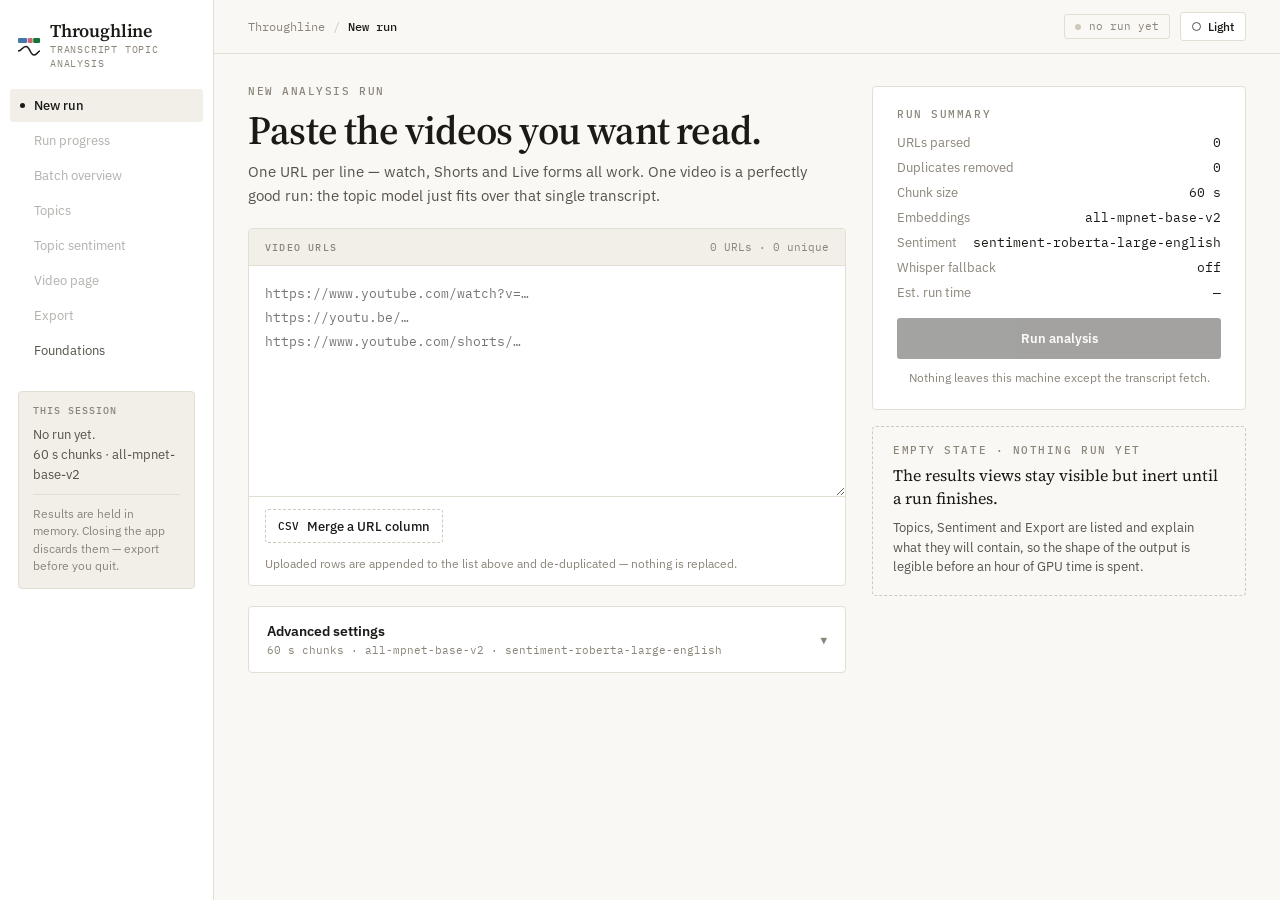
==== src/panekmodel2/server/static/index.html @ 168f5d95 "Add Throughline v2 web UI and fix P0 pipeline correctness bugs Implements the designed Throughline f" ====
<!DOCTYPE html>
<html lang="en">
<head>
<meta charset="utf-8">
<meta name="viewport" content="width=device-width, initial-scale=1">
<title>Throughline — transcript topic analysis</title>
<link rel="preconnect" href="https://fonts.googleapis.com">
<link rel="preconnect" href="https://fonts.gstatic.com" crossorigin>
<!-- Webfonts are a progressive enhancement: the stacks in styles.css fall back
     to Georgia / system-ui / ui-monospace when this request fails offline. -->
<link href="https://fonts.googleapis.com/css2?family=Source+Serif+4:opsz,wght@8..60,400;8..60,600;8..60,700&family=IBM+Plex+Sans:wght@400;500;600&family=IBM+Plex+Mono:wght@400;500&display=swap" rel="stylesheet">
<link rel="stylesheet" href="./styles.css">
</head>
<body>
<div class="shell">
  <aside class="sidebar">
    <div class="brand">
      <svg class="mark" viewBox="0 0 22 22" width="22" height="22" aria-hidden="true">
        <rect x="0" y="2" width="9" height="5" rx="1" fill="#4477AA"></rect>
        <rect x="9.6" y="2" width="5" height="5" rx="1" fill="#CC6677"></rect>
        <rect x="15.2" y="2" width="6.8" height="5" rx="1" fill="#117733"></rect>
        <path d="M0,15 C4,15 4,10.5 8,10.5 C12,10.5 12,19 16,19 C19,19 20,15 22,15" fill="none" stroke="var(--ink)" stroke-width="1.6"></path>
      </svg>
      <div>
        <div class="brand-name">Throughline</div>
        <div class="brand-sub">TRANSCRIPT TOPIC ANALYSIS</div>
      </div>
    </div>
    <nav id="nav" class="nav"></nav>
    <div id="session-card" class="session-card"></div>
  </aside>

  <main class="main">
    <header class="topbar">
      <div id="crumbs" class="crumbs"></div>
      <div class="topbar-right">
        <div id="run-tag" class="run-tag"><span class="dot"></span><span>no run yet</span></div>
        <button id="theme-toggle" class="btn-theme" type="button">
          <span class="theme-dot"></span><span id="theme-label">Light</span>
        </button>
      </div>
    </header>
    <div id="screen" class="screen"></div>
  </main>
</div>
<div id="tooltip" class="tl-tooltip" hidden></div>
<script src="./app.js"></script>
</body>
</html>
---- src/panekmodel2/server/static/styles.css ----
/* Throughline v2 — design tokens and type system.
   Palette and type scale come from artifacts/design/throughline-v2-design.html. */

:root {
  --paper:#FAF8F4; --surface:#FFFFFF; --sunk:#F2EFE8; --line:#E2DED4; --line2:#CFC9BC;
  --ink:#1B1A17; --ink2:#57534B; --ink3:#8B857A; --accent:#1F4E5F;
  --pos:#14746F; --neg:#B4402F; --neu:#A29C91; --warn:#B8791F;

  --serif: 'Source Serif 4', Georgia, 'Times New Roman', serif;
  --sans: 'IBM Plex Sans', system-ui, -apple-system, 'Segoe UI', sans-serif;
  --mono: 'IBM Plex Mono', ui-monospace, 'SF Mono', Menlo, monospace;
}

:root[data-theme="dark"] {
  --paper:#121311; --surface:#1A1C19; --sunk:#212320; --line:#2F332E; --line2:#454A43;
  --ink:#EDEAE3; --ink2:#B3AEA3; --ink3:#878176; --accent:#8FC7D6;
  --pos:#3AAFA2; --neg:#E0705C; --neu:#8A857C; --warn:#D9A441;
}

* { box-sizing: border-box; }

body {
  margin: 0;
  background: var(--paper);
  color: var(--ink);
  font-family: var(--sans);
  font-size: 14px;
}

a { color: var(--accent); text-decoration: none; }
a:hover { text-decoration: underline; }
button, textarea, input, select { font: inherit; color: inherit; }
::selection { background: #FFE9A8; color: #1B1A17; }
:focus-visible { outline: 2px solid var(--accent); outline-offset: 2px; }

@keyframes tlpulse { 0%{opacity:.35} 50%{opacity:1} 100%{opacity:.35} }
@keyframes tlbar { 0%{background-position:0 0} 100%{background-position:28px 0} }

h1, h2, h3 { font-family: var(--serif); font-weight: 600; letter-spacing: -.02em; margin: 0; }
h1 { font-size: 34px; line-height: 1.1; }
h2 { font-size: 19px; letter-spacing: -.01em; }
p { margin: 0; }

/* ── layout ───────────────────────────────────────────────────────── */
.shell { min-height: 100vh; display: grid; grid-template-columns: 214px minmax(0,1fr); }

.sidebar {
  border-right: 1px solid var(--line); padding: 22px 0 40px;
  position: sticky; top: 0; height: 100vh; overflow: auto; background: var(--surface);
}
.brand { padding: 0 18px 18px; display: flex; align-items: center; gap: 10px; }
.mark { flex: none; }
.brand-name { font-family: var(--serif); font-weight: 600; font-size: 18px; letter-spacing: -.01em; line-height: 1; }
.brand-sub { font: 400 10px/1.4 var(--mono); color: var(--ink3); letter-spacing: .08em; margin-top: 3px; }

.nav { display: flex; flex-direction: column; gap: 2px; padding: 0 10px; }
.nav button {
  display: flex; align-items: center; gap: 9px; background: none; border: none;
  border-radius: 3px; padding: 8px 10px; font: 400 13px var(--sans);
  color: var(--ink2); cursor: pointer; text-align: left; width: 100%;
}
.nav button:hover:not(:disabled) { background: var(--sunk); }
.nav button[aria-current="page"] { background: var(--sunk); color: var(--ink); font-weight: 500; }
.nav button:disabled { opacity: .45; cursor: not-allowed; }
.nav .nav-dot { width: 5px; height: 5px; border-radius: 50%; flex: none; background: transparent; }
.nav button[aria-current="page"] .nav-dot { background: var(--ink); }
.nav .nav-label { flex: 1; }
.nav .nav-tag { font: 400 10px var(--mono); color: var(--ink3); }

.session-card {
  margin: 24px 18px 0; padding: 14px; border: 1px solid var(--line);
  border-radius: 4px; background: var(--sunk);
}
.session-card .kicker { font: 500 10px/1 var(--mono); color: var(--ink3); letter-spacing: .1em; margin-bottom: 8px; }
.session-card .body { font-size: 12.5px; line-height: 1.6; color: var(--ink2); }
.session-card .note {
  margin-top: 10px; padding-top: 10px; border-top: 1px solid var(--line);
  font-size: 11.5px; line-height: 1.5; color: var(--ink3);
}

.main { min-width: 0; display: flex; flex-direction: column; }
.topbar {
  position: sticky; top: 0; z-index: 30; display: flex; align-items: center;
  justify-content: space-between; gap: 20px; padding: 12px 34px;
  border-bottom: 1px solid var(--line); background: var(--paper);
}
.crumbs { display: flex; align-items: center; gap: 8px; font: 400 12px/1 var(--mono); color: var(--ink3); flex-wrap: wrap; }
.crumbs button { background: none; border: none; padding: 0; cursor: pointer; font: 400 12px var(--mono); color: var(--ink3); }
.crumbs button:hover { color: var(--ink); }
.crumbs button.current { font-weight: 500; color: var(--ink); cursor: default; }
.crumbs .sep { color: var(--line2); }
.topbar-right { display: flex; align-items: center; gap: 10px; }
.run-tag {
  display: flex; align-items: center; gap: 8px; font: 400 11px/1 var(--mono);
  color: var(--ink3); padding: 6px 10px; border: 1px solid var(--line); border-radius: 3px;
}
.run-tag .dot { width: 6px; height: 6px; border-radius: 50%; background: var(--line2); }
.run-tag.live .dot { background: var(--pos); }
.run-tag.working .dot { background: var(--warn); animation: tlpulse 1.6s infinite; }
.btn-theme {
  display: flex; align-items: center; gap: 7px; background: var(--surface);
  border: 1px solid var(--line); border-radius: 3px; padding: 6px 11px;
  font: 500 12px var(--sans); cursor: pointer;
}
.btn-theme:hover { border-color: var(--line2); }
.theme-dot { width: 9px; height: 9px; border-radius: 50%; border: 1.5px solid var(--ink2); background: transparent; }
:root[data-theme="dark"] .theme-dot { background: var(--ink2); }

.screen { padding: 32px 34px 72px; min-width: 0; }
.stack { display: flex; flex-direction: column; gap: 24px; max-width: 1240px; }
.kicker { font: 500 11px/1 var(--mono); letter-spacing: .14em; color: var(--ink3); }
.lede { max-width: 64ch; font-size: 15px; line-height: 1.6; color: var(--ink2); margin-top: 8px; }
.mono-note { font: 400 11px var(--mono); color: var(--ink3); }

/* ── generic surfaces ─────────────────────────────────────────────── */
.card { background: var(--surface); border: 1px solid var(--line); border-radius: 4px; }
.card-pad { padding: 22px 24px; }
.card-head {
  display: flex; align-items: baseline; justify-content: space-between;
  gap: 16px; margin-bottom: 14px;
}
.section-head { display: flex; align-items: baseline; justify-content: space-between; gap: 16px; margin-bottom: 12px; }

.btn {
  background: none; border: 1px solid var(--line2); border-radius: 3px;
  padding: 7px 11px; font: 500 12px var(--sans); cursor: pointer;
}
.btn:hover { background: var(--sunk); }
.btn-primary {
  background: var(--ink); color: var(--paper); border: none; border-radius: 3px;
  padding: 12px 18px; font: 600 13px var(--sans); cursor: pointer;
}
.btn-primary:hover { opacity: .88; }
.btn-primary:disabled { opacity: .4; cursor: not-allowed; }
.btn-block { width: 100%; }

.pill {
  display: inline-flex; align-items: center; gap: 6px; font: 400 11px var(--mono);
  color: var(--ink2); background: var(--sunk); border: 1px solid var(--line);
  border-radius: 2px; padding: 4px 7px;
}
.chip { font: 400 10.5px/1 var(--mono); color: var(--ink2); background: var(--sunk); border-radius: 2px; padding: 4px 6px; }

.banner {
  padding: 13px 15px; background: var(--sunk); border-left: 2px solid var(--warn);
  font-size: 12.5px; line-height: 1.55; color: var(--ink2); border-radius: 0 3px 3px 0;
}
.banner.error { border-left-color: var(--neg); }
.banner strong { color: var(--ink); }

/* ── new run ──────────────────────────────────────────────────────── */
.run-grid { display: grid; grid-template-columns: minmax(0,1.6fr) minmax(0,1fr); gap: 26px; align-items: start; max-width: 1180px; }
.run-left { display: flex; flex-direction: column; gap: 20px; }
.run-title { font-size: 40px; line-height: 1.08; margin: 12px 0 8px; }
.url-box { background: var(--surface); border: 1px solid var(--line); border-radius: 4px; overflow: hidden; }
.url-box-head {
  display: flex; align-items: center; justify-content: space-between; gap: 12px;
  padding: 11px 16px; border-bottom: 1px solid var(--line); background: var(--sunk);
}
.url-box-head .label { font: 500 10px var(--mono); letter-spacing: .12em; color: var(--ink3); }
.url-box textarea {
  width: 100%; min-height: 230px; resize: vertical; border: none; outline: none;
  background: var(--surface); color: var(--ink); padding: 16px;
  font: 400 13px/1.85 var(--mono); display: block;
}
.url-box-foot { display: flex; align-items: center; gap: 12px; padding: 12px 16px; border-top: 1px solid var(--line); flex-wrap: wrap; }
.btn-dashed {
  display: flex; align-items: center; gap: 8px; background: none;
  border: 1px dashed var(--line2); border-radius: 3px; padding: 8px 12px;
  font: 500 12.5px var(--sans); cursor: pointer;
}
.btn-dashed:hover { background: var(--sunk); }
.adv-toggle {
  width: 100%; display: flex; align-items: center; justify-content: space-between;
  gap: 12px; background: none; border: none; padding: 15px 18px; cursor: pointer; text-align: left;
}
.adv-body { padding: 4px 18px 20px; border-top: 1px solid var(--line); display: flex; flex-direction: column; gap: 18px; }
.seg-row { display: flex; gap: 7px; }
.seg {
  flex: 1; background: var(--surface); color: var(--ink2); border: 1px solid var(--line);
  border-radius: 3px; padding: 8px; font: 500 12.5px var(--mono); cursor: pointer;
}
.seg[aria-pressed="true"] { background: var(--ink); color: var(--paper); border-color: var(--ink); }
.picker-grid { display: grid; grid-template-columns: repeat(2, minmax(0,1fr)); gap: 14px; }
.picker {
  text-align: left; background: none; border: 1px solid var(--line);
  border-radius: 3px; padding: 9px 11px; cursor: pointer; width: 100%;
}
.picker[aria-pressed="true"] { background: var(--sunk); border-color: var(--ink); }
.picker .id { display: block; font-family: var(--mono); font-size: 12px; }
.picker .note { display: block; font-size: 11.5px; color: var(--ink3); margin-top: 2px; line-height: 1.4; }
.switch-row { display: flex; gap: 14px; align-items: flex-start; padding: 14px; background: var(--sunk); border-radius: 3px; }
.switch {
  flex: none; width: 42px; height: 24px; border-radius: 12px; border: 1px solid var(--line2);
  background: var(--surface); padding: 2px; display: flex; justify-content: flex-start; cursor: pointer;
}
.switch[aria-checked="true"] { justify-content: flex-end; background: var(--ink); border-color: var(--ink); }
.switch .knob { display: block; width: 18px; height: 18px; border-radius: 50%; background: var(--line2); }
.switch[aria-checked="true"] .knob { background: var(--paper); }
.run-side { display: flex; flex-direction: column; gap: 16px; position: sticky; top: 76px; }
.summary-row { display: flex; justify-content: space-between; gap: 12px; font-size: 12.5px; }
.summary-row span:first-child { color: var(--ink3); }
.summary-row span:last-child { font-family: var(--mono); text-align: right; }
.dashed-card { border: 1px dashed var(--line2); border-radius: 4px; padding: 18px 20px; }
.field-label { font-size: 13px; font-weight: 500; }
.hint { font-size: 12px; color: var(--ink3); line-height: 1.5; }

/* ── progress ─────────────────────────────────────────────────────── */
.prog-grid { display: grid; grid-template-columns: minmax(0,1fr) 380px; gap: 24px; align-items: start; max-width: 1240px; }
.stage { display: flex; flex-direction: column; gap: 6px; }
.stage-head { display: flex; align-items: baseline; justify-content: space-between; gap: 12px; }
.stage-name { display: flex; align-items: center; gap: 8px; font-size: 13.5px; }
.stage-name .sdot { width: 7px; height: 7px; border-radius: 50%; background: var(--line2); flex: none; }
.stage[data-status="done"] .sdot { background: var(--pos); }
.stage[data-status="running"] .sdot { background: var(--ink); animation: tlpulse 1.6s infinite; }
.stage[data-status="failed"] .sdot { background: var(--neg); }
.stage[data-status="queued"] .stage-name { color: var(--ink3); }
.stage[data-status="running"] .stage-name { font-weight: 600; }
.bar { height: 7px; background: var(--sunk); border-radius: 3px; overflow: hidden; }
.bar > span { display: block; height: 100%; background: var(--line2); }
.stage[data-status="done"] .bar > span { background: var(--pos); }
.stage[data-status="running"] .bar > span {
  background: var(--ink);
  background-image: repeating-linear-gradient(90deg, rgba(255,255,255,.35) 0 6px, transparent 6px 14px);
  animation: tlbar 1.1s linear infinite;
}
.stage[data-status="failed"] .bar > span { background: var(--neg); }
.url-list { max-height: 520px; overflow: auto; }
.url-row {
  display: grid; grid-template-columns: 16px minmax(0,1fr); gap: 11px;
  align-items: start; padding: 11px 18px; border-bottom: 1px solid var(--line);
}
.url-row .udot { width: 9px; height: 9px; margin-top: 4px; border-radius: 50%; background: transparent; border: 1.5px solid var(--line2); }
.url-row[data-status="analyzed"] .udot { background: var(--pos); border-color: transparent; }
.url-row[data-status="skipped"] .udot { background: var(--neg); border-color: transparent; }
.url-row[data-status="running"] .udot { background: var(--warn); border-color: transparent; animation: tlpulse 1.6s infinite; }
.url-row .utitle { display: block; font-size: 12.5px; white-space: nowrap; overflow: hidden; text-overflow: ellipsis; }
.url-row .ustate { display: block; font: 400 11px var(--mono); color: var(--ink3); margin-top: 3px; }
.url-row[data-status="analyzed"] .ustate { color: var(--pos); }
.url-row[data-status="skipped"] .ustate { color: var(--neg); }

/* ── batch ────────────────────────────────────────────────────────── */
.stat-strip {
  display: grid; grid-template-columns: repeat(5, minmax(0,1fr)); gap: 1px;
  background: var(--line); border: 1px solid var(--line); border-radius: 4px; overflow: hidden;
}
.stat { background: var(--surface); padding: 18px 20px; }
.stat .label { font: 500 10px/1 var(--mono); letter-spacing: .12em; color: var(--ink3); }
.stat .v { font-family: var(--serif); font-weight: 600; font-size: 30px; line-height: 1; letter-spacing: -.02em; margin: 13px 0 6px; }
.stat .sub { font-size: 12px; line-height: 1.45; color: var(--ink2); }
.two-col { display: grid; grid-template-columns: minmax(0,1.25fr) minmax(0,1fr); gap: 20px; align-items: start; }
.skip-card { border: 1px solid var(--line); border-left: 3px solid var(--warn); border-radius: 3px; padding: 12px 14px; }
.skip-card .t { font-size: 13px; font-weight: 500; white-space: nowrap; overflow: hidden; text-overflow: ellipsis; }
.skip-card .u { font: 400 11px var(--mono); color: var(--ink3); margin: 4px 0 6px; word-break: break-all; }
.skip-card .w { font-size: 12.5px; line-height: 1.5; color: var(--ink2); }
.video-table-head, .video-row {
  display: grid; grid-template-columns: minmax(0,2.2fr) 200px 92px 118px 96px; gap: 16px;
}
.video-table-head {
  padding: 11px 20px; border-bottom: 1px solid var(--line); background: var(--sunk);
  font: 500 10px var(--mono); letter-spacing: .1em; color: var(--ink3);
}
.video-row {
  align-items: center; padding: 13px 20px; border-bottom: 1px solid var(--line);
  cursor: pointer; background: none; border-left: none; border-right: none; border-top: none;
  width: 100%; text-align: left; color: inherit;
}
.video-row:hover { background: var(--sunk); }
.video-row .vt { font-size: 13.5px; font-weight: 500; white-space: nowrap; overflow: hidden; text-overflow: ellipsis; }
.video-row .vs { font-size: 12px; color: var(--ink3); margin-top: 2px; white-space: nowrap; overflow: hidden; text-overflow: ellipsis; }
.num { text-align: right; font: 400 12.5px var(--mono); color: var(--ink2); }

/* ── topics ───────────────────────────────────────────────────────── */
.topic-grid { display: grid; grid-template-columns: repeat(12, minmax(0,1fr)); gap: 14px; }
.topic-card {
  display: flex; flex-direction: column; gap: 12px; background: var(--surface);
  border: 1px solid var(--line); border-top: 3px solid var(--line2); border-radius: 4px;
  padding: 18px; cursor: pointer; color: var(--ink); text-align: left; min-height: 196px;
  grid-column: span 3;
}
.topic-card:hover { border-color: var(--line2); }
.topic-card.lead { grid-column: span 4; min-height: 208px; }
.topic-card .tl-head { display: flex; align-items: flex-start; gap: 10px; }
.topic-card .tname { font-family: var(--serif); font-weight: 600; font-size: 16px; line-height: 1.15; letter-spacing: -.01em; }
.topic-card.lead .tname { font-size: 20px; }
.topic-card .tid { font: 400 10.5px var(--mono); color: var(--ink3); }
.kw-row { display: flex; flex-wrap: wrap; gap: 5px; }
.metric-row { display: flex; justify-content: space-between; font: 400 11px var(--mono); color: var(--ink3); margin-bottom: 4px; }
.metric-row .v { color: var(--ink); font-weight: 500; }
.thin-bar { height: 4px; background: var(--sunk); border-radius: 2px; overflow: hidden; }
.thin-bar > span { display: block; height: 100%; }
.card-foot { margin-top: auto; display: flex; flex-direction: column; gap: 9px; }
.val-row { display: flex; align-items: center; justify-content: space-between; gap: 8px; padding-top: 9px; border-top: 1px solid var(--line); }
.ctrl-tag { padding: 3px 6px; border-radius: 2px; border: 1px solid var(--line); color: var(--ink3); font: 500 10.5px var(--mono); }
.ctrl-tag.high { border-color: var(--neg); color: var(--neg); }
.outlier-card {
  grid-column: span 4; min-height: 196px; display: flex; flex-direction: column; gap: 12px;
  background: var(--surface); border: 1px dashed var(--line2); border-radius: 4px; padding: 18px;
}
.hatch { background: repeating-linear-gradient(45deg, var(--line2) 0 3px, transparent 3px 6px); }
.share-bar { display: flex; height: 26px; border-radius: 3px; overflow: hidden; border: 1px solid var(--line); }
.share-bar > span { display: block; height: 100%; }
.legend-row { display: flex; flex-wrap: wrap; gap: 8px 18px; margin-top: 14px; }
.legend-item { display: flex; align-items: center; gap: 7px; font-size: 12px; color: var(--ink2); }
.quote-grid { display: grid; grid-template-columns: repeat(3, minmax(0,1fr)); gap: 14px; }
.quote-card { background: var(--surface); border: 1px solid var(--line); border-radius: 4px; padding: 18px 20px 16px; display: flex; flex-direction: column; gap: 12px; }
.quote-card blockquote { margin: 0; font-family: var(--serif); font-size: 16px; line-height: 1.5; }
.quote-foot { margin-top: auto; padding-top: 12px; border-top: 1px solid var(--line); display: flex; align-items: center; justify-content: space-between; gap: 10px; }
.quote-foot .qt { font-size: 12.5px; font-weight: 500; white-space: nowrap; overflow: hidden; text-overflow: ellipsis; }
.quote-foot .qs { font: 400 11.5px var(--mono); color: var(--ink3); }
.btn-play {
  flex: none; display: flex; align-items: center; gap: 7px; background: var(--ink);
  color: var(--paper); border: none; border-radius: 3px; padding: 7px 11px;
  font: 500 12px var(--sans); cursor: pointer;
}
.btn-play:hover { opacity: .85; }
.sent-swatch { display: block; width: 26px; height: 8px; border-radius: 2px; }

/* ── topic sentiment ──────────────────────────────────────────────── */
.sent-table-head, .sent-row {
  display: grid; grid-template-columns: minmax(200px,1.6fr) 96px 92px 92px 82px 110px; gap: 14px;
}
.sent-table-head { padding: 10px 20px; background: var(--sunk); border-bottom: 1px solid var(--line); font: 500 10px var(--mono); letter-spacing: .1em; color: var(--ink3); }
.sent-row {
  align-items: center; padding: 11px 20px; border-bottom: 1px solid var(--line);
  cursor: pointer; font-family: var(--mono); font-size: 12.5px; color: var(--ink2);
  background: none; border-left: none; border-right: none; border-top: none; width: 100%; text-align: left;
}
.sent-row:hover { background: var(--sunk); }
.sent-row .tlabel { font-family: var(--sans); font-size: 13px; color: var(--ink); white-space: nowrap; overflow: hidden; text-overflow: ellipsis; }
.sort-btn { background: var(--surface); color: var(--ink2); border: 1px solid var(--line); border-radius: 3px; padding: 6px 11px; font: 500 12px var(--sans); cursor: pointer; }
.sort-btn[aria-pressed="true"] { background: var(--ink); color: var(--paper); border-color: var(--ink); }
.ctrl-mini { display: block; width: 52px; height: 6px; border-radius: 3px; background: var(--sunk); overflow: hidden; }
.ctrl-mini > span { display: block; height: 100%; background: var(--ink2); }
.ctrl-mini.high > span { background: var(--neg); }

/* ── video page ───────────────────────────────────────────────────── */
.video-grid { display: grid; grid-template-columns: minmax(0,1fr) 336px; gap: 24px; align-items: start; max-width: 1340px; }
.video-main { display: flex; flex-direction: column; gap: 20px; min-width: 0; }
.player-wrap { position: relative; background: #0E0F0D; aspect-ratio: 16 / 9; }
.player-wrap iframe { position: absolute; inset: 0; width: 100%; height: 100%; border: 0; }
.player-fallback { position: absolute; inset: 0; display: flex; flex-direction: column; align-items: center; justify-content: center; gap: 10px; color: #9AA095; font: 400 12px var(--mono); text-align: center; padding: 20px; }
.player-bar { display: flex; align-items: center; gap: 14px; padding: 12px 16px; border-bottom: 1px solid var(--line); }
.btn-round {
  width: 34px; height: 34px; flex: none; border-radius: 50%; background: var(--ink);
  color: var(--paper); border: none; cursor: pointer; font-size: 11px;
  display: flex; align-items: center; justify-content: center;
}
.btn-round:hover { opacity: .85; }
.clock { font: 400 12.5px var(--mono); color: var(--ink2); }
.tl-full { padding: 18px 16px 8px; position: relative; }
.legend-btns { display: flex; flex-wrap: wrap; gap: 6px 14px; padding: 6px 16px 16px; }
.legend-btn {
  display: flex; align-items: center; gap: 7px; background: none; border: 1px solid transparent;
  border-radius: 3px; padding: 5px 8px; font: 400 12px var(--sans); color: var(--ink2); cursor: pointer;
}
.legend-btn[aria-pressed="true"] { background: var(--sunk); border-color: var(--line2); }
.transcript { max-height: 430px; overflow: auto; }
.t-row {
  display: grid; grid-template-columns: 60px minmax(0,1fr) 80px; gap: 14px;
  align-items: baseline; padding: 11px 22px 11px 19px; border-bottom: 1px solid var(--line);
  border-left: 3px solid var(--line2); cursor: pointer; background: none;
  border-top: none; border-right: none; width: 100%; text-align: left; color: inherit;
}
.t-row:hover { background: var(--sunk); }
.t-row.active { background: var(--sunk); }
.t-row .stamp { font: 400 11.5px/1.6 var(--mono); color: var(--ink3); }
.t-row .txt { font-size: 14px; line-height: 1.6; color: var(--ink2); }
.t-row .sent { display: flex; align-items: center; gap: 6px; justify-content: flex-end; }
.side { display: flex; flex-direction: column; gap: 16px; position: sticky; top: 76px; }
.side section { background: var(--surface); border: 1px solid var(--line); border-radius: 4px; padding: 18px 20px; }
.side .kicker-sm { font: 500 10px/1 var(--mono); letter-spacing: .12em; color: var(--ink3); margin-bottom: 12px; }
.mix-row { display: grid; grid-template-columns: 14px minmax(0,1fr) 46px; gap: 9px; align-items: center; }
.mix-row button { text-align: left; background: none; border: none; padding: 0; font-size: 12.5px; cursor: pointer; white-space: nowrap; overflow: hidden; text-overflow: ellipsis; color: inherit; }
.mix-row button:hover { text-decoration: underline; }
.stack-bar { display: flex; height: 18px; border-radius: 3px; overflow: hidden; background: var(--sunk); }
.stack-bar > span { display: block; height: 100%; }

.tl-tooltip {
  position: fixed; z-index: 60; min-width: 260px; max-width: 330px;
  background: var(--surface); border: 1px solid var(--line2); border-radius: 4px;
  padding: 12px 14px; box-shadow: 0 6px 22px rgba(0,0,0,.14); pointer-events: none;
}
.tl-tooltip .head { display: flex; align-items: center; gap: 8px; margin-bottom: 8px; }
.tl-tooltip .head .lbl { font-size: 12.5px; font-weight: 600; }
.tl-tooltip .head .stamp { margin-left: auto; font: 400 11.5px var(--mono); color: var(--ink3); }
.tl-tooltip .body { font-family: var(--serif); font-size: 14px; line-height: 1.45; color: var(--ink2); }
.tl-tooltip .foot { display: flex; align-items: center; gap: 8px; margin-top: 10px; padding-top: 9px; border-top: 1px solid var(--line); }

/* ── export ───────────────────────────────────────────────────────── */
.export-grid { display: grid; grid-template-columns: 300px minmax(0,1fr); gap: 20px; align-items: start; }
.file-btn { width: 100%; text-align: left; background: none; border: 1px solid var(--line); border-radius: 3px; padding: 11px 12px; cursor: pointer; color: inherit; }
.file-btn[aria-pressed="true"] { background: var(--sunk); border-color: var(--ink); }
.file-btn .f { display: block; font-family: var(--mono); font-size: 12px; word-break: break-all; }
.file-btn .d { display: block; font-size: 11.5px; color: var(--ink3); margin-top: 3px; line-height: 1.45; }
.schema-head, .schema-row { display: grid; grid-template-columns: minmax(180px,1fr) 90px minmax(240px,2fr); gap: 14px; }
.schema-head { padding: 10px 20px; background: var(--sunk); border-bottom: 1px solid var(--line); font: 500 10px var(--mono); letter-spacing: .1em; color: var(--ink3); }
.schema-row { padding: 9px 20px; border-bottom: 1px solid var(--line); font-size: 12.5px; }
.schema-row .c { font-family: var(--mono); }
.schema-row .ty { font-family: var(--mono); color: var(--ink3); }
.schema-row .de { color: var(--ink2); line-height: 1.45; }
.preview { overflow: auto; font-family: var(--mono); font-size: 12px; }
.preview .prow { display: flex; border-bottom: 1px solid var(--line); }
.preview .prow.head { background: var(--sunk); color: var(--ink3); }
.preview .pcell { padding: 8px 14px; min-width: 120px; flex: 1 0 auto; white-space: nowrap; color: var(--ink2); }
.preview .prow .pcell:first-child { color: var(--ink); }

/* ── foundations ──────────────────────────────────────────────────── */
.palette-grid { display: grid; grid-template-columns: repeat(3, minmax(0,1fr)); gap: 10px; }
.palette-item { display: flex; align-items: center; gap: 9px; padding: 8px 10px; border: 1px solid var(--line); border-radius: 3px; }
.palette-item .pl { display: block; font-size: 12px; white-space: nowrap; overflow: hidden; text-overflow: ellipsis; }
.palette-item .ph { display: block; font: 400 10.5px var(--mono); color: var(--ink3); }
.scale-bar { display: flex; height: 30px; border-radius: 3px; overflow: hidden; }
.scale-bar > span { flex: 1; }
.flow-steps { display: flex; align-items: stretch; flex-wrap: wrap; }
.flow-step {
  width: 184px; text-align: left; background: var(--sunk); border: 1px solid var(--line);
  border-radius: 3px; padding: 12px 14px; cursor: pointer; display: flex;
  flex-direction: column; gap: 6px; color: inherit;
}
.flow-step:hover { border-color: var(--line2); }
.flow-arrow { display: flex; align-items: center; padding: 0 8px; color: var(--line2); font-size: 14px; }

/* ── misc ─────────────────────────────────────────────────────────── */
.empty-note { border: 1px dashed var(--line2); border-radius: 4px; padding: 24px 26px; max-width: 70ch; }
.empty-note h2 { font-size: 17px; margin-bottom: 8px; }
.spinner-dots::after { content: '…'; }
.sr-only {
  position: absolute; width: 1px; height: 1px; padding: 0; margin: -1px;
  overflow: hidden; clip: rect(0,0,0,0); white-space: nowrap; border: 0;
}

@media (max-width: 1180px) {
  .run-grid, .prog-grid, .two-col, .video-grid, .export-grid { grid-template-columns: minmax(0,1fr); }
  .stat-strip { grid-template-columns: repeat(2, minmax(0,1fr)); }
  .quote-grid { grid-template-columns: repeat(2, minmax(0,1fr)); }
  .topic-card, .topic-card.lead, .outlier-card { grid-column: span 6; }
  .side, .run-side { position: static; }
}
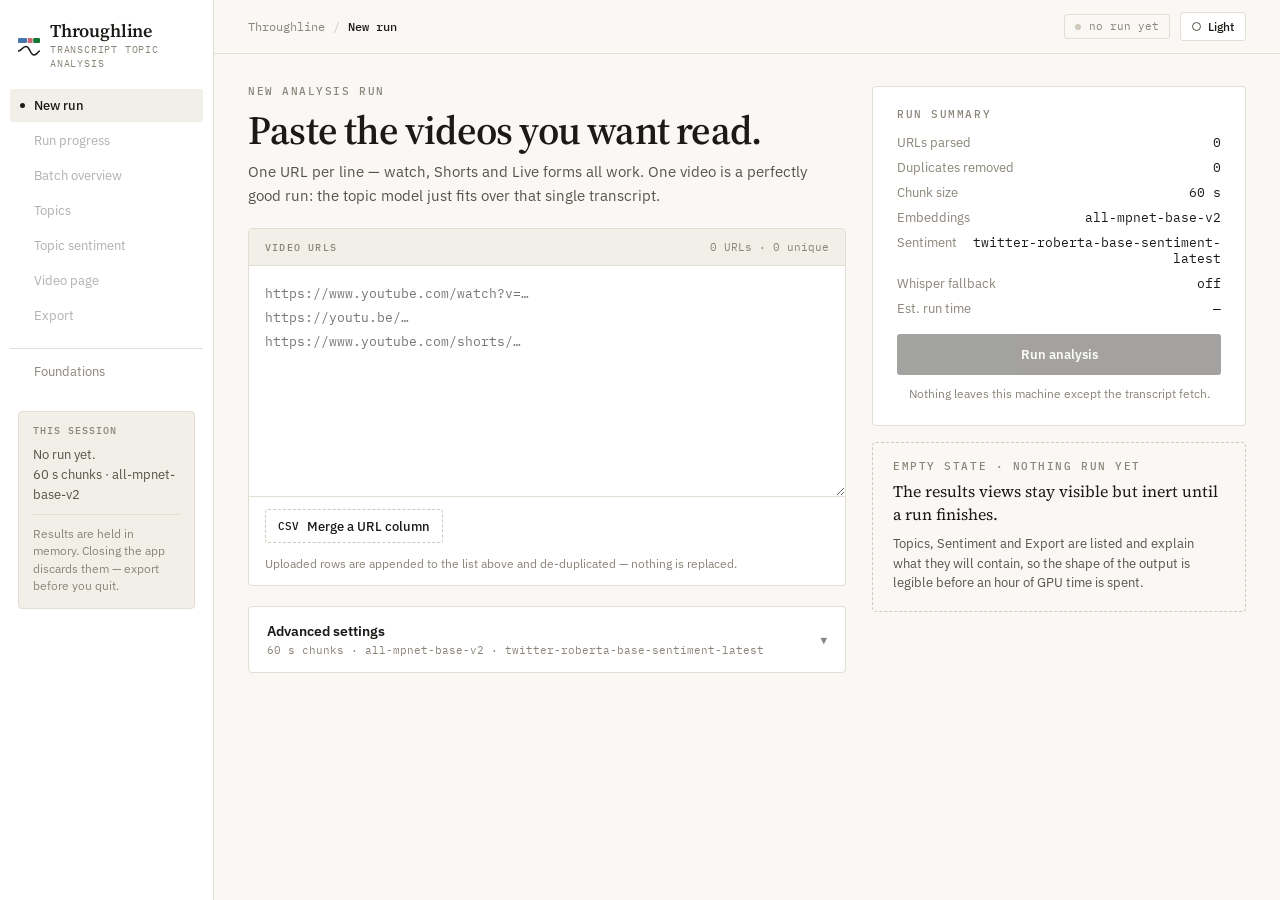
==== commit 40f9742f: "Stop transcript auto-follow from hijacking the page scroll Human-reported: during playback the page " ====
--- a/src/panekmodel2/server/static/index.html
+++ b/src/panekmodel2/server/static/index.html
@@ -44,6 +44,7 @@
   </main>
 </div>
 <div id="tooltip" class="tl-tooltip" hidden></div>
+<script src="./follow.js"></script>
 <script src="./app.js"></script>
 </body>
 </html>
--- a/src/panekmodel2/server/static/styles.css
+++ b/src/panekmodel2/server/static/styles.css
@@ -62,6 +62,10 @@
 .nav button:hover:not(:disabled) { background: var(--sunk); }
 .nav button[aria-current="page"] { background: var(--sunk); color: var(--ink); font-weight: 500; }
 .nav button:disabled { opacity: .45; cursor: not-allowed; }
+.nav button.nav-utility {
+  margin-top: 14px; padding-top: 14px; border-top: 1px solid var(--line);
+  border-radius: 0; color: var(--ink3); font-size: 12.5px;
+}
 .nav .nav-dot { width: 5px; height: 5px; border-radius: 50%; flex: none; background: transparent; }
 .nav button[aria-current="page"] .nav-dot { background: var(--ink); }
 .nav .nav-label { flex: 1; }
@@ -334,6 +338,26 @@
 .ctrl-mini > span { display: block; height: 100%; background: var(--ink2); }
 .ctrl-mini.high > span { background: var(--neg); }
 
+/* ── outlier inspector ────────────────────────────────────────────── */
+.outlier-head, .outlier-row {
+  display: grid; grid-template-columns: 74px minmax(120px, 1fr) minmax(0, 3fr) 110px; gap: 14px;
+}
+.outlier-head {
+  padding: 10px 20px; background: var(--sunk); border-bottom: 1px solid var(--line);
+  font: 500 10px var(--mono); letter-spacing: .1em; color: var(--ink3);
+}
+.outlier-row {
+  align-items: baseline; padding: 12px 20px; border-bottom: 1px solid var(--line);
+  cursor: pointer; background: none; border-left: none; border-right: none; border-top: none;
+  width: 100%; text-align: left; color: inherit;
+}
+.outlier-row:hover { background: var(--sunk); }
+.outlier-row .ov {
+  font-size: 12.5px; color: var(--ink3);
+  white-space: nowrap; overflow: hidden; text-overflow: ellipsis;
+}
+.outlier-row .otext { font-size: 13.5px; line-height: 1.55; color: var(--ink2); }
+
 /* ── video page ───────────────────────────────────────────────────── */
 .video-grid { display: grid; grid-template-columns: minmax(0,1fr) 336px; gap: 24px; align-items: start; max-width: 1340px; }
 .video-main { display: flex; flex-direction: column; gap: 20px; min-width: 0; }
@@ -355,7 +379,14 @@
   border-radius: 3px; padding: 5px 8px; font: 400 12px var(--sans); color: var(--ink2); cursor: pointer;
 }
 .legend-btn[aria-pressed="true"] { background: var(--sunk); border-color: var(--line2); }
-.transcript { max-height: 430px; overflow: auto; }
+.transcript { max-height: 430px; overflow: auto; overscroll-behavior: contain; }
+/* Shown only while the reader has taken over scrolling. */
+.follow-chip {
+  background: var(--sunk); border: 1px solid var(--line2); border-radius: 999px;
+  padding: 4px 10px; font: 500 11.5px var(--sans); color: var(--ink2); cursor: pointer;
+  white-space: nowrap;
+}
+.follow-chip:hover { border-color: var(--ink2); color: var(--ink); }
 .t-row {
   display: grid; grid-template-columns: 60px minmax(0,1fr) 80px; gap: 14px;
   align-items: baseline; padding: 11px 22px 11px 19px; border-bottom: 1px solid var(--line);
@@ -364,6 +395,9 @@
 }
 .t-row:hover { background: var(--sunk); }
 .t-row.active { background: var(--sunk); }
+/* Weak topic assignment: a dotted rule rather than a paler colour, so the
+   signal survives for anyone who cannot separate the hues. */
+.t-row.weak { border-left-style: dotted; }
 .t-row .stamp { font: 400 11.5px/1.6 var(--mono); color: var(--ink3); }
 .t-row .txt { font-size: 14px; line-height: 1.6; color: var(--ink2); }
 .t-row .sent { display: flex; align-items: center; gap: 6px; justify-content: flex-end; }
@@ -375,6 +409,20 @@
 .mix-row button:hover { text-decoration: underline; }
 .stack-bar { display: flex; height: 18px; border-radius: 3px; overflow: hidden; background: var(--sunk); }
 .stack-bar > span { display: block; height: 100%; }
+
+/* Axis labels live outside the stretched SVG so they keep their proportions
+   at any viewport width. */
+.tl-frame { position: relative; }
+.tl-plot { position: relative; }
+.tl-axis { position: relative; width: 100%; }
+.tl-axis .tl-tick {
+  position: absolute; top: 2px; font: 400 12px var(--mono);
+  color: var(--ink3); white-space: nowrap;
+}
+.tl-ybound {
+  position: absolute; left: 6px; font: 400 11px var(--mono);
+  line-height: 1; pointer-events: none;
+}
 
 .tl-tooltip {
   position: fixed; z-index: 60; min-width: 260px; max-width: 330px;
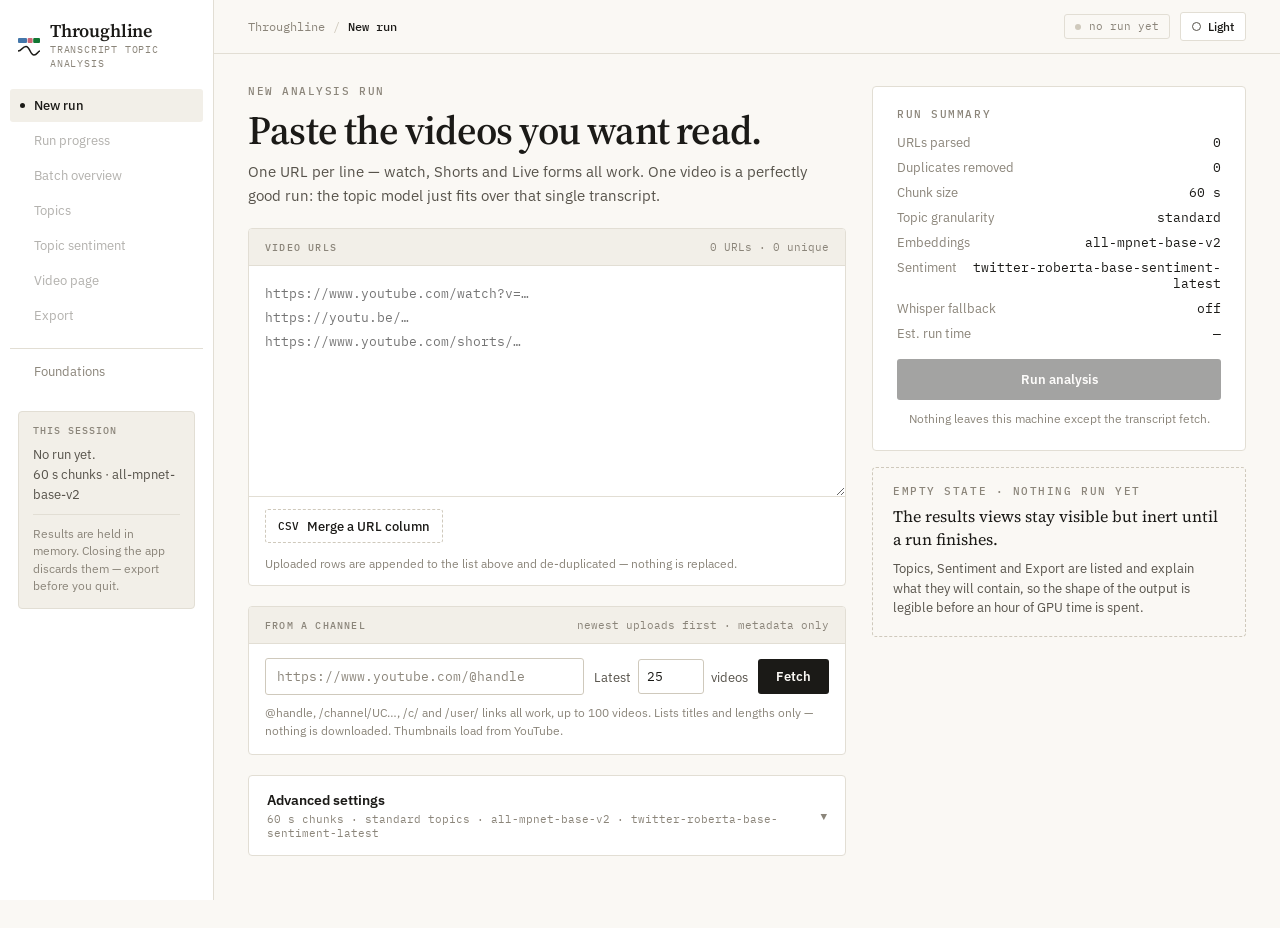
==== commit 1718f1e7: "Add channel ingestion with a selectable video picker The New Run screen gains a "From a channel" row" ====
--- a/src/panekmodel2/server/static/index.html
+++ b/src/panekmodel2/server/static/index.html
@@ -45,6 +45,7 @@
 </div>
 <div id="tooltip" class="tl-tooltip" hidden></div>
 <script src="./follow.js"></script>
+<script src="./picker.js"></script>
 <script src="./app.js"></script>
 </body>
 </html>
--- a/src/panekmodel2/server/static/styles.css
+++ b/src/panekmodel2/server/static/styles.css
@@ -208,6 +208,76 @@
 .dashed-card { border: 1px dashed var(--line2); border-radius: 4px; padding: 18px 20px; }
 .field-label { font-size: 13px; font-weight: 500; }
 .hint { font-size: 12px; color: var(--ink3); line-height: 1.5; }
+
+/* ── channel picker ───────────────────────────────────────────────── */
+.channel-form { display: flex; align-items: center; gap: 10px; flex-wrap: wrap; padding: 14px 16px 0; }
+.channel-url, .channel-count input {
+  background: var(--surface); color: var(--ink); border: 1px solid var(--line2);
+  border-radius: 3px; font: 400 13px var(--mono);
+}
+.channel-url { flex: 1 1 280px; min-width: 0; padding: 9px 11px; }
+.channel-url::placeholder { color: var(--ink3); }
+.channel-count { display: flex; align-items: center; gap: 7px; font-size: 12.5px; color: var(--ink2); }
+.channel-count input { width: 66px; padding: 8px; }
+.channel-fetch { padding: 9px 18px; }
+.channel-hint { padding: 9px 16px 14px; }
+.pick-panel { border-top: 1px solid var(--line); }
+.pick-panel > .banner { margin: 14px 16px; }
+.pick-bar {
+  display: flex; align-items: center; justify-content: space-between; gap: 12px; flex-wrap: wrap;
+  padding: 10px 16px; background: var(--sunk); border-bottom: 1px solid var(--line);
+}
+.pick-status { font-size: 12.5px; color: var(--ink2); }
+.pick-status strong { color: var(--ink); font-weight: 600; }
+/* Programmatic focus targets: they take focus so a screen reader reads them,
+   not because they are controls, so they get no ring. */
+#pick-status:focus, #pick-note:focus { outline: none; }
+.pick-tools { display: flex; gap: 6px; }
+.pick-skipped { padding: 10px 16px 0; }
+.pick-grid {
+  display: grid; grid-template-columns: repeat(auto-fill, minmax(188px, 1fr)); gap: 12px;
+  padding: 14px 16px; max-height: 560px; overflow: auto; overscroll-behavior: contain;
+}
+.pick-card {
+  display: flex; flex-direction: column; background: var(--surface);
+  border: 1px solid var(--line); border-radius: 3px; overflow: hidden;
+}
+.pick-card:hover { border-color: var(--line2); }
+.pick-card.on { background: var(--sunk); border-color: var(--ink); }
+.pick-card:has(.pick-check:focus-visible) { border-color: var(--accent); }
+.pick-main { display: flex; flex-direction: column; cursor: pointer; }
+.pick-thumb { position: relative; display: block; aspect-ratio: 16 / 9; background: var(--sunk); overflow: hidden; }
+.pick-thumb img { display: block; width: 100%; height: 100%; object-fit: cover; }
+.pick-thumb.broken img { display: none; }
+.pick-thumb.broken::before {
+  content: 'no thumbnail'; position: absolute; inset: 0; display: flex; align-items: center;
+  justify-content: center; font: 400 10.5px var(--mono); letter-spacing: .08em; color: var(--ink3);
+  background: repeating-linear-gradient(45deg, var(--sunk) 0 6px, var(--line) 6px 7px);
+}
+.pick-dur {
+  position: absolute; right: 6px; bottom: 6px; padding: 2px 5px; border-radius: 2px;
+  background: var(--ink); color: var(--paper); font: 500 10.5px/1.3 var(--mono);
+}
+.pick-title {
+  display: -webkit-box; -webkit-line-clamp: 2; -webkit-box-orient: vertical; overflow: hidden;
+  margin: 9px 11px 0; font-size: 12.5px; line-height: 1.4; font-weight: 500; min-height: 2.8em;
+}
+.pick-row { display: flex; align-items: center; gap: 8px; padding: 8px 11px 10px; margin-top: auto; }
+.pick-check { flex: none; width: 15px; height: 15px; margin: 0; accent-color: var(--ink); cursor: pointer; }
+.pick-id { flex: 1; min-width: 0; overflow: hidden; text-overflow: ellipsis; white-space: nowrap; }
+.pick-link { font: 500 11.5px var(--sans); white-space: nowrap; }
+.pick-foot {
+  display: flex; align-items: center; gap: 14px; flex-wrap: wrap;
+  padding: 12px 16px; border-top: 1px solid var(--line);
+}
+.pick-empty { margin: 14px 16px; border: 1px dashed var(--line2); border-radius: 4px; padding: 18px 20px; }
+.pick-empty-title { font-family: var(--serif); font-size: 16px; line-height: 1.45; margin: 8px 0 6px; }
+.pick-card.ghost .pick-thumb, .ghost-line { animation: tlpulse 1.6s infinite; }
+.ghost-line { display: block; height: 9px; margin: 11px 11px 0; border-radius: 2px; background: var(--sunk); }
+.ghost-line.short { width: 55%; margin-bottom: 14px; }
+@media (prefers-reduced-motion: reduce) {
+  .pick-card.ghost .pick-thumb, .ghost-line { animation: none; }
+}
 
 /* ── progress ─────────────────────────────────────────────────────── */
 .prog-grid { display: grid; grid-template-columns: minmax(0,1fr) 380px; gap: 24px; align-items: start; max-width: 1240px; }
